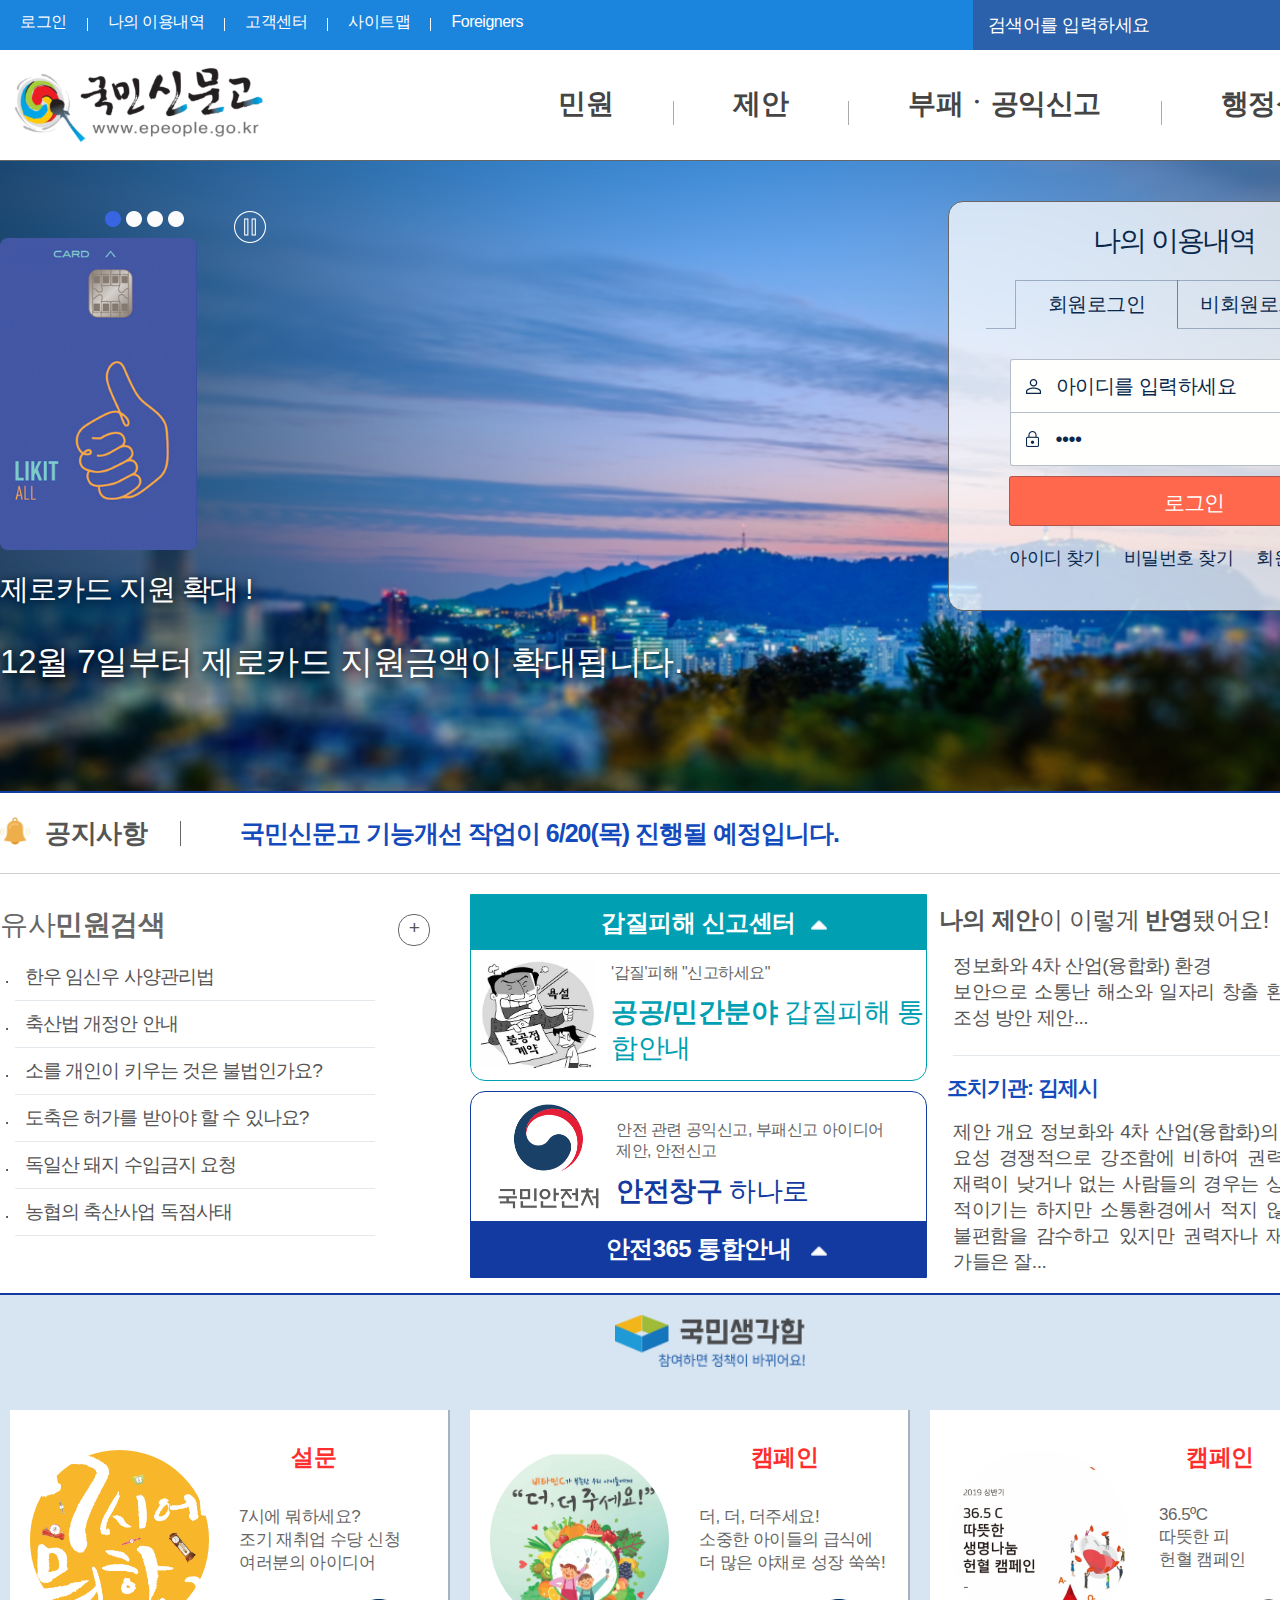
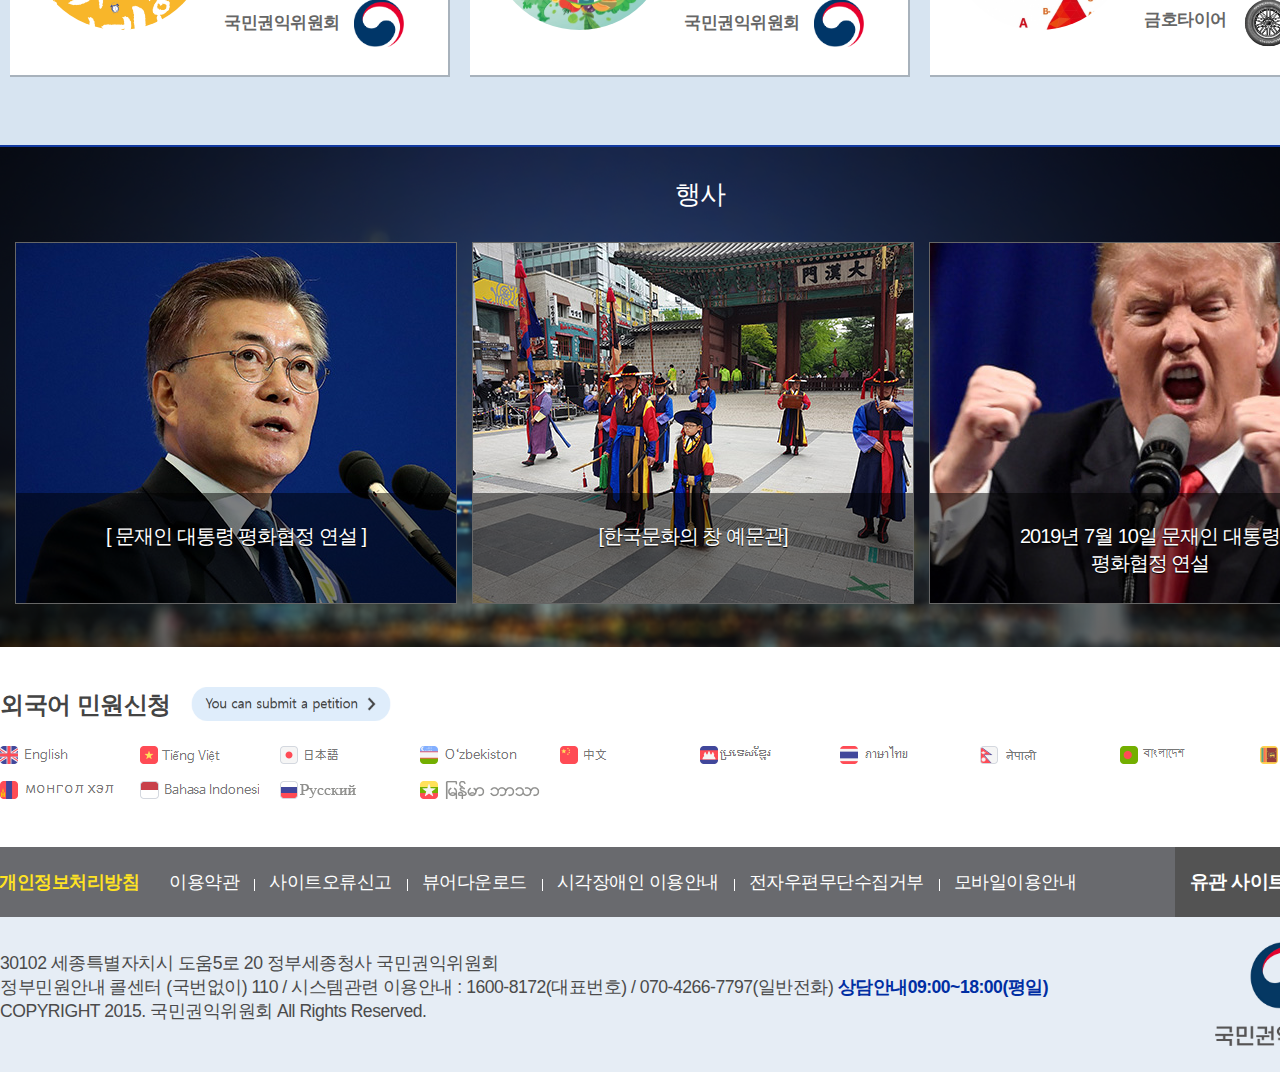
==== ver2/index.html @ a17e008e "upload ver2" ====
﻿<!doctype html>
<html lang="ko">
<head>
	<meta charset="UTF-8">
	<meta http-equiv="X-UA-Compatible" content="IE=edge" />
	<meta name="Generator" content="Notepad++"/>
	<meta name="Author" content="김성수"/>
	<meta name="Keywords" content="포트폴리오, 한국아이티인재개발원, koitt, HTML5, CSS3, jQuery, 프로젝트, 국민신문고, Project, epeople, 신문고, 국민, 김성수, 프론트엔드 개발자, Front-end developer"/>
	<meta name="Description" content="경기도 부천시 오정구 거주하는 김성수의 화이팅 넘치는 포트폴리오 - 국민신문고 편"/>
 	<meta http-equiv="Expires" content="-1"/>
	<meta http-equiv="Pragma" content="no-cache"/>
	<meta http-equiv="Cache-Control" content="No-Cache"/>
	<title>국민신문고</title>
	<link rel="stylesheet" href="css/basic.css"/>
	<link rel="stylesheet" href="css/style.css"/>
	<link rel="shortcut icon" type="image/x-icon" href="images/favicon.gif" />  <!-- 파비콘 -->
	<script src="js/jquery-1.9.1.min.js"></script>
    <script src="js/script.js"></script>
    <script src="js/focusText.js"></script>
    <script src="js/imageHover.js"></script>
</head>
<body>
	<div id="wrap">
		<div id="header">
			<div id="ssTopBar">
				<div id="ssTopBarSection">
					<div id="ssGlobalNav" class="fl">
						<ul class="cf">
							<li><a href="sub4/sub04.html">로그인</a></li>
							<li class="glovalNavSep"><a href="#">나의 이용내역</a></li>
							<li class="glovalNavSep"><a href="#">고객센터</a></li>
							<li class="glovalNavSep"><a href="#">사이트맵</a></li>
							<li class="glovalNavSep"><a href="#">Foreigners</a></li>
						</ul>
					</div>
					<div id="ssGlobalSearch" class="fl">
						<a href="#" id="inputSearch" class="fr"><img src="images/search.png" width="35" height="35" alt="search"/></a>
						<input type="text" id="globalSearch" class="fr focus" value=" 검색어를 입력하세요"/>
					</div>
				</div>
			</div>
			<!-- 메뉴 시작 -->
			<div id="menuArea">
				<ul id="TopNav" class="cf">
					<li id="title" class="fl"><a href="#"><h1>국민신문고</h1><img src="images/title.png" width="255" alt="국민신문고"/></a></li>
					<li class="fl firstMenu"><a href="sub1/sub01.html" tabindex="1">민원</a>
						<div class="width100 cf fl">
							<ul class="m_width">
								<li class="fl firstBanner">
									<img src="images/complaint.png"  width="170" alt="민원배너"/>
								</li>
								<li class="fl menuTitle">
									<h2>민원</h2>
								</li>
								<li class="fl">
									<ul class="firstMenuTap">
										<li><a href="sub2/sub02.html">민원소개</a></li>
										<li><a href="sub1/sub01.html">민원신청</a></li>
										<li><a href="sub1/sub01.html">민원질의응답, 답변원문</a></li>
									</ul>
								</li>
								<li class="fl">
									<ul>
										<li><a href="sub1/sub01.html">소극행정 신고</a></li>
										<li><a href="sub2/sub02.html">소극,적극행정 사례</a></li>
									</ul>
								</li>
								<li class="fl">
									<ul>
										<li><a href="sub1/sub01.html">갑질피해 민원신청</a></li>
										<li><a href="sub1/sub01.html">기타갑질 신고</a></li>
									</ul>
								</li>
								
							</ul>
						</div>
					</li>
					<li class="fl section_border firstMenu "><a href="sub2/sub02.html" tabindex="2">제안</a>
						<div class="width100 cf fl">
							<ul class="m_width">
								<li class="fl justBanner">
									<img src="images/suggest.png"  width="170" alt="민원배너"/>
								</li>
								<li class="fl menuTitle">
									<h2>제안</h2>
								</li>
								<li class="fl">
									<ul class="firstMenuTap">
										<li><a href="sub5/sub05.html">일반 제안 신청</a></li>
										<li><a href="sub5/sub05.html">공모제안</a></li>
										<li><a href="sub5/sub05.html">공개제안</a></li>
										<li><a href="sub5/sub05.html">우수제안</a></li>
									</ul>
								</li>
								<li class="fl">
									<ul>
										<li><a href="sub5/sub05.html">정책토론</a></li>
										<li><a href="sub5/sub05.html">전자공청회</a></li>
										<li><a href="sub5/sub05.html">설문조사</a></li>
										<li><a href="sub5/sub05.html">정책참여캘린더</a></li>
										<li><a href="sub5/sub05.html">정책참여소개</a></li>
									</ul>
								</li>
							</ul>
						</div>
					</li>
					<li class="fl section_border firstMenu"><a href="sub3/sub03.html" tabindex="3">부패ㆍ공익신고</a>
						<div class="width100 cf fl">
							<ul class="m_width">
								<li class="fl firstBanner">
									<img src="images/transaction.png"  width="170" alt="민원배너"/>
								</li>
								<li class="fl menuTitle">
									<h2>부패ㆍ공익신고</h2>
								</li>
								<li class="fl">
									<ul class="firstMenuTap">
										<li><a href="sub3/sub03.html">청탁금지법 위반 신고</a></li>
										<li><a href="sub3/sub03.html">청탁금지법 위반 신고 안내</a></li>
										<li><a href="sub3/sub03.html">부패행위 신고</a></li>
										<li><a href="sub3/sub03.html">부패행위 신고 안내</a></li>
										<li><a href="sub3/sub03.html">공익 신고</a></li>
										<li><a href="sub3/sub03.html">공익 신고 안내</a></li>
									</ul>
								</li>
								<li class="fl">
									<ul>
										<li><a href="sub3/sub03.html">예산낭비 신고</a></li>
										<li><a href="sub3/sub03.html">예산절감 제안</a></li>
										<li><a href="sub3/sub03.html">예산낭비 신고 소개</a></li>
									</ul>
								</li>
							</ul>
						</div>
					
					</li>
					<li class="fl lastOne section_border firstMenu"><a href="article/list.do" tabindex="4">행정심판</a></li>
				</ul> 
			</div><!-- 메뉴끝 -->
		</div><!-- header -->
		<div id="section">
			<div class="width1400">
				<div id="ssLogin" class="fr">
					<h2><a href="../sub04/sub4.html">나의 이용내역</a></h2>
						<div class="loginTab tabSet cf">
							<div class="whiteLine firstone fl"></div>
							<a class="registed fl on" href=".loginForm">회원로그인</a>
							<a class="notRegisted fl" href=".nrLoginForm">비회원로그인</a>
							<div class="whiteLine lastOne fl"></div>
						</div>
						<div class="loginForm tabs">
						<form action="login.do" method="post">
								<p>
									<input type="text" id="userID" class="focus" name="id" value="아이디를 입력하세요" >
								</p>
								<p>
									<input type="password"  id="userPWD" class="focus" value="비밀번호" name="password">
								</p>
							<input type="submit" value="로그인">
						</form>
						<ul class="cf">
							<li><a href="#">아이디 찾기</a></li>
							<li class="findPWD"><a href="#">비밀번호 찾기</a></li>
							<li><a href="join.do">회원가입</a></li>
						</ul>
						</div>
						<div class="nrLoginForm tabs">
							<ul>
								<li><a href="#" class="phone">휴대전화</a></li>
								<li><a href="#" class="certificate">공인인증서</a></li>
								<li><a href="#" class="I-PIN">I-PIN</a></li>
								<li><a href="#" class="foreigner">Foreigner Registration No.</a></li>
							</ul>
						</div>
				</div>
				<div class="mainVisualGuide">
					<div class="mvBtn on"></div>
					<div class="mvBtn"></div>
					<div class="mvBtn"></div>
					<div class="mvBtn"></div>
					<div class="player">
						<div class="pause"></div>
						<div class="play"></div>
					</div>
				</div>
			</div>
			<div id="ssMainGrid">
				<div class="ssGrid1 cf">
					<div class="slider_text">
						<img src="images/main_banner1-1.png" width="200" alt="카드"/>
						<h2>제로카드 지원 확대 !</h2>
						<p>12월 7일부터 제로카드 지원금액이 확대됩니다.</p>
					</div>
				</div>
				<div class="ssGrid2 cf">
					<div class="slider_text">
						<img src="images/main_banner2-1.png" alt="노인"/>
						<h2>노인 복지정책 개선</h2>
						<p>11월 7일 부터 개정됩니다.</p>
					</div>
				</div>
				<div class="ssGrid3 cf">
					<div class="slider_text">
						<img src="images/main_banner3-1.png" alt="노인"/>
						<h2>2019년, 살만한 세상</h2>
						<p>문재인과 함께합니다.</p>
					</div>
				</div>
				<div class="ssGrid4 cf">
					<div class="slider_text">
						<img src="images/main_banner4-1.png" alt="노인"/>
						<h2>2019년, 살만한 세상</h2>
						<p>문재인과 함께합니다.</p>
					</div>
				</div>
			</div>
			<input type="checkbox" id="bossAround"/>
			<div class="bossAround">
				<div class="bossAroundWidth">
					<input type="radio" name="tab" id="tab1" checked="checked"/>
					<input type="radio" name="tab" id="tab2"/>
					<div class="tabDiv cf">
						<div class="leftOne"></div>
						<label for="tab1" class="tabOne">공공분야</label>
						<label for="tab2" class="tabTwo">민간분야</label>
						<div class="rightOne"></div>
					</div>
					<div class="publicTab cf">
						<div class="firstRow fl">
							<h3><span>01.</span> 상담</h3>
							<a href="#">&nbsp;&nbsp;&nbsp;&nbsp;갑질피해 상담신청</a>
							<p>갑질피해 해당 여부 또는 피해 구제 방법에 대한 상담 신청</p>
						</div>
						<div class="secondRow fl">
							<h3><span>02.</span> 민원</h3>
							<a href="#">&nbsp;&nbsp;&nbsp;&nbsp;갑질피해 민원신청</a>
							<p>불리한 계약조건 강요, 공사대금 미지급 또는 부당감액 등 공공기관의 갑질에 대해 민원을 신청</p>
						</div>
						<div class="thirdRow fl">
							<h3><span>03.</span> 신고</h3>
							<a href="#">&nbsp;&nbsp;&nbsp;&nbsp;공무원행동강령 위반행위</a>
							<a href="#">&nbsp;&nbsp;&nbsp;&nbsp;청탁금지법 위반행위</a>
							<a href="#">&nbsp;&nbsp;&nbsp;&nbsp;성희롱ㆍ성폭력</a>
							<a href="#">&nbsp;&nbsp;&nbsp;&nbsp;기타갑질</a>
						</div>
					</div>
					<div class="civilTab cf">
						<div class="firstRow fl">
							<h3><span>01.</span> 민간행정</h3>
							<a href="#">&nbsp;&nbsp;&nbsp;&nbsp;개인민원</a>
							<p>개인간 발생한 사건ㆍ사고에 포함되지 않는 민원</p>
						</div>
						<div class="secondRow fl">
							<h3><span>02.</span> 지역사회</h3>
							<a href="#">&nbsp;&nbsp;&nbsp;&nbsp;지역민원</a>
							<p>지역단위의 불편함에 대한 민원 제기ㆍ제안신청 등</p>
						</div>
						<div class="thirdRow fl">
							<h3><span>03.</span> 신고</h3>
							<a href="#">&nbsp;&nbsp;&nbsp;&nbsp;질서혼란ㆍ문제 야기</a>
							<a href="#">&nbsp;&nbsp;&nbsp;&nbsp;개인간 사건ㆍ사고신고</a>
							<a href="#">&nbsp;&nbsp;&nbsp;&nbsp;지역단체 민원ㆍ신고</a>
							<a href="#">&nbsp;&nbsp;&nbsp;&nbsp;공공시설 관련 문의ㆍ제안</a>
						</div>						
					</div>
				</div>
			</div>
			<div id="ssListedSection">
				<div class="ssNoticeLineBack">
					<div class="ssNoticeLine cf">
						<img src="images/alarm.png"  width="30" alt="공지사항" class="fl"/>
						<h2 class="fl">공지사항</h2>
						<a href="#" class="fl on">국민신문고 기능개선 작업이 6/20(목) 진행될 예정입니다.</a>
						<a href="#" class="fl">인조 니코틴과세법 개선안</a>
						<a href="#" class="fl">민원제기는 익명을 보장하지 않습니다.</a>
						<a href="#" class="fl">익명을 원하시면 민원이 아닌 '공익신고'를 이용해 주시기 바랍니다.</a>
						<p>
							<input type="image" src="images/left-arrow.png" alt="이전 공지사항" class="before"/>
							<input type="image" src="images/pause.png" alt="공지사항 정지" class="pause"/>
							<input type="image" src="images/right-arrow.png" alt="다음 공지사항" class="next"/>
						</p>
					</div>
				</div>
				<div class="ssListedSectionGrid">
					<div class="ssComplaintNotice fl">
						<h2>유사<span>민원검색</span></h2>
						<span><a href="#">+</a></span>
						<ul class="cf">
							<li><a href="#">한우 임신우 사양관리법</a></li>
							<li><a href="#">축산법 개정안 안내</a></li>
							<li><a href="#">소를 개인이 키우는 것은 불법인가요?</a></li>
							<li><a href="#">도축은 허가를 받아야 할 수 있나요?</a></li>
							<li><a href="#">독일산 돼지 수입금지 요청</a></li>
							<li><a href="#">농협의 축산사업 독점사태</a></li>
							<li><a href="#">축산물 가격 안정화 건의</a></li>
							<li><a href="#">축산 사료성분 관련법 개정건의</a></li>
							<li><a href="#">특수 축산물(산양 등)에 대한 설명</a></li>
							<li><a href="#">농가 근처의 방역을 자제해 주세요</a></li>
						</ul>
					</div>
					<div class="ssCenterGrid fl">
						<div class="topOne cf">
							<label class="overrayBossaround" for="bossAround">갑질피해 신고센터</label>
							<img src="images/boss_around.jpg" width="115" alt="갑질" class="fl"/>
							<p>'갑질'피해 "신고하세요"</p>
							<a href="#" class="enterBossaround"><span>공공/민간분야</span> 갑질피해 통합안내</a>
						</div>
						<div class="bottomOne cf">
							<img src="images/Emblem_of_Safety.png" width="105" alt="국민안전처" class="fl"/>
							<p>안전 관련 공익신고,
								부패신고 아이디어<br/> 제안, 안전신고</p>
							<a href="#" class="enterSafeDesk"><span>안전창구</span> 하나로</a>
							<label class="enterSafeDesk2" for="safe">안전365 통합안내</label>
						</div>
					</div>
					<h3 class="fl cAnswer">&nbsp;<a href="#"><strong>나의 제안</strong>이 이렇게 <strong>반영</strong>됐어요!</a></h3>
						<a href="#" class="fl first cAnswer"><img src="images/btn_civil_prev.png" width="21" alt="뒤로"/></a>
						<a href="#" class="fl cAnswer"><img src="images/btn_civil_play.png" width="21" alt="정지"/></a>
						<a href="#" class="fl cAnswer"><img src="images/btn_civil_next.png" width="21" alt="앞으로"/></a>
					<div class="cAnswerTap">
						<div class="ssCivilAnswer fl cf on">
							<p>
								<a href="#">정보화와 4차 산업(융합화) 환경<br/> 보안으로 소통난 해소와 일자리 창출 환경 조성 방안 제안...</a> 
							</p>
							<br/>
							<h4>조치기관: 김제시</h4>
							<p class="content">
								<a href="#">제안 개요 
									정보화와 4차 산업(융합화)의 중요성 경쟁적으로 강조함에 비하여 권력과 재력이 낮거나 없는 사람들의 경우는 상대적이기는 하지만 소통환경에서 적지 않은 불편함을 감수하고 있지만 권력자나 재력가들은 
									잘...</a>
							</p>
						</div>
						<div class="ssCivilAnswer fl cf">
							<p>
								<a href="#">한국의 화폐가치에 대한  건의사항으로돈의 단위개선이 필요 하다는 (인플레이션으로 생각 될 수 있는 경우에...</a> 
							</p>
							<br/>
							<h4>조치기관: 한국은행</h4>
							<p class="content">
								<a href="#">제안 개요 
									<br/> 현재 한국 경제는 확실한  디플레이션 상태로 하지만 소통환경에서 적지 않은 불편함을 감수하고 있지만 권력자나 재력가들은 
									잘...</a>
							</p>
						</div>
						<div class="ssCivilAnswer fl cf">
							<p>
								<a href="#">길에 있는 은행나무 열매의 악취에 대하여 국민 설문조사를 하여 다른 나무로 대체하는 방안을...</a> 
							</p>
							<br/>
							<h4>조치기관: 환경부</h4>
							<p class="content">
								<a href="#">제안 개요 
									<br/>은행나무는 자연친화적이지만 인간 친화적이지는 않다는 것이 중론으로 악취가 모든 시민에게 똑같은 수준의 불쾌감을 주는 것이 아니라...</a>
							</p>
						</div>
					</div>
				</div>
			</div>
			<input type="checkbox" id="safe"/>
 			<div class="safe365">
				<div class="safe365Width">
					<div class="title">
						<h3>공익신고ㆍ부패신고ㆍ안전신문고ㆍ아이디어제안</h3>
						<h2>안전창구 <span>하나로</span></h2>
					</div>
					<img src="images/safe365.png" alt="안전365 창구" class="safe365Logo"/>
					<div class="line1 cf">
						<div class="tap1 fl">
							<span class="title1">&nbsp;&nbsp;&nbsp;&nbsp;&nbsp;&nbsp;&nbsp;&nbsp;&nbsp;&nbsp;안전365 (공익신고)</span>
							<p>국민의 안전을 위협하는 <span>공익 침해<br/>
								행위가 발생하였거나 발생할 우려</span>가<br/>
							있는 경우 신고해 주세요.
							</p>
							<p>「공익신고자보호법」에 따라<br/>
								신고자의 비밀이 보호됩니다.
							</p>
							<a href="#">&nbsp;&nbsp;&nbsp;신고하기<img src="images/tap-arrow-right_black.png" alt="신고하기"/></a>
						</div>
						<div class="tap2 fl">
							<span class="title1">&nbsp;&nbsp;&nbsp;&nbsp;&nbsp;&nbsp;&nbsp;&nbsp;&nbsp;&nbsp;&nbsp;&nbsp;&nbsp;&nbsp;&nbsp;&nbsp;&nbsp;&nbsp;&nbsp;&nbsp;&nbsp;&nbsp;&nbsp;&nbsp;&nbsp;&nbsp;안전 365(부패신고)</span>
							<p><span>안전을 위협하는</span> 부패·청탁을<br/>
								신고해 주세요.
							</p>
							<p>국민권익위원회 청탁금지법<br/>
								위반신고 코너를 통해 처리됩니다.
							</p>
							<a href="#">&nbsp;&nbsp;&nbsp;신고하기<img src="images/tap-arrow-right_black.png" alt="신고하기"/></a>				
						</div>
					</div>
					<div class="line2">
						<div class="tap3 fl">
							<p>재난 또는 그 밖의 사고 · 위험<br/>
								(생활 · 교통 · 시설 · 학교 · 어린이<br/>
								안전 등)으로부터 국민의 안전을<br/>
								확보하기 위하여 <span>안전위험<br/>
									상황</span>을 신고해 주세요.<br/>
							</p>
							<a href="#">&nbsp;&nbsp;&nbsp;신고하기<img src="images/tap-arrow-right_black.png" alt="신고하기"/></a>		
							<span class="title1">&nbsp;&nbsp;&nbsp;&nbsp;&nbsp;&nbsp;&nbsp;&nbsp;&nbsp;&nbsp;안전365 (안전신문고)</span>				
						</div>
						<div class="tap4 fl">
							<p><span>국민 안전 관련 유익한 아이디어</span>를<br/>
								제안해 주세요.
							</p>
							<p>
								제출된 아이디어는<br/>
								「국민제안규정」에 따라<br/>
								처리됩니다.
							</p>
							<a href="#">&nbsp;&nbsp;&nbsp;신고하기<img src="images/tap-arrow-right_black.png" alt="신고하기"/></a>		
							<span class="title1">&nbsp;&nbsp;&nbsp;&nbsp;&nbsp;&nbsp;&nbsp;&nbsp;&nbsp;&nbsp;&nbsp;&nbsp;&nbsp;&nbsp;&nbsp;&nbsp;&nbsp;&nbsp;&nbsp;안전365 (아이디어 제안)</span>										
						</div>
					</div>
				</div>
			</div>
			<div class="ssScrollSectionBack">
				<div id="ssScrollSection">
					<div class="ssCivilThinks">
						<a href="#"><img src="images/civil_thinks.png" width="190" alt="국민생각함"/>
						</a>
					</div>
				</div>
				<div class="ssSideScroll cf">
					<a href="#" class="ssSsBanner fl cf">
						<div class="bannerImg fl">
							<img src="images/banner1.jpg" width="200" alt="배너1"/>
						</div>
						<div class="bannerText fl">
							<h3>설문</h3>
							<p class="bannerText">7시에 뭐하세요?<br/>
								조기 재취업 수당 신청<br/>
								여러분의 아이디어<br/>
							</p>
							<p class="bannerLogo">
								<span>국민권익위원회</span>
								<img src="images/peopleHasRight.png" width="50" alt="국민권익위원회"/>
							</p>
						</div>
					</a>
					<a href="#" class="ssSsBanner fl cf">
						<div class="bannerImg fl">
							<img src="images/banner2.jpg" width="200" alt="배너1"/>
						</div>
						<div class="bannerText fl">
							<h3>캠페인</h3>
							<p class="bannerText">더, 더, 더주세요!<br/>
								소중한 아이들의 급식에<br/>
								더 많은 야채로 성장 쑥쑥!<br/>
							</p>
							<p class="bannerLogo">
								<span>국민권익위원회</span>
								<img src="images/peopleHasRight.png" width="50" alt="국민권익위원회"/>
							</p>
						</div>
					</a>
					<a href="#" class="ssSsBanner fl cf">
						<div class="bannerImg fl">
							<img src="images/banner3.jpg" width="200" alt="배너1"/>
						</div>
						<div class="bannerText fl">
							<h3>캠페인</h3>
							<p class="bannerText">36.5ºC<br/>
								따뜻한 피<br/>
								헌혈 캠페인<br/>
							</p>
							<p class="bannerLogo">
								<span>금호타이어</span>
								<img src="images/kumho.jpg" width="55" alt="국민권익위원회"/>
							</p>
						</div>
					</a>
				</div>
			</div>
			<div id="ssEvent">
				<div class="ssEvent">
					<h3>행사</h3>
					<div class="eventList">
						<div class="box1 fl cf">
							<a href="#" class="fl">
								<img src="images/box1.jpg" class="fl" alt="문대통령 연설"/>
								<div class="texts fl">
									<h4>[ 문재인 대통령 평화협정 연설 ]</h4>
									<p>
이날 참석자들과 일일이 돌아가며 악수를 나눈 뒤<br/> 문 대통령은 연설에서, 우리 경제는 내부적인 요인에 더해서<br/> 대외적인 어려움이 가중되고 있고, <br/>보호무역주의와 강대국 간의 무역 갈등이 국제 교역을 위축시키고, <br/>또 세계 경제의 둔화 폭을 더 키우고 있다며, <br/>“무역 의존도가 매우 높은 우리 경제를 어렵게 만들고 있는데, <br/>거기에 일본의 수출 제한 조치가 더해졌습니다”라고 <br/>“이러한 상황을 어떻게 대응하고 타개해 나갈지 여러분의 말씀을 경청하고자 합니다”며<br/> “정부와 기업 간에 허심탄회하게 의견을 나누는 자리가 되기를 바랍니다”라며<br/> 참석한 경제인들의 협조를 당부했다.
									</p>
								</div>
							</a>
						</div>
						<div class="box2 fl cf">
							<a href="#" class="fl">
								<img src="images/box2.jpg" class="fl" alt="한국문화의창 예문관"/>
								<div class="texts fl">
									<h4>[한국문화의 창 예문관]</h4>
									<p>
이날 참석자들과 일일이 돌아가며 악수를 나눈 뒤 문 대통령은 연설에서, 우리 경제는 내부적인 요인에 더해서 대외적인 어려움이 가중되고 있고, 보호무역주의와 강대국 간의 무역 갈등이 국제 교역을 위축시키고, 또 세계 경제의 둔화 폭을 더 키우고 있다며, “무역 의존도가 매우 높은 우리 경제를 어렵게 만들고 있는데, 거기에 일본의 수출 제한 조치가 더해졌습니다”라고 “이러한 상황을 어떻게 대응하고 타개해 나갈지 여러분의 말씀을 경청하고자 합니다”며 “정부와 기업 간에 허심탄회하게 의견을 나누는 자리가 되기를 바랍니다”라며 참석한 경제인들의 협조를 당부했다.
									</p>
								</div>
							</a>
						</div>
						<div class="box3 fl cf">
							<a href="#" class="fl">
								<img src="images/box3.jpg" class="fl" alt="문대통령 연설"/>
								<div class="texts fl">
									<h4>2019년 7월 10일 문재인 대통령<br/>평화협정 연설</h4>
									<p>
이날 참석자들과 일일이 돌아가며 악수를 나눈 뒤 문 대통령은 연설에서, 우리 경제는 내부적인 요인에 더해서 대외적인 어려움이 가중되고 있고, 보호무역주의와 강대국 간의 무역 갈등이 국제 교역을 위축시키고, 또 세계 경제의 둔화 폭을 더 키우고 있다며, “무역 의존도가 매우 높은 우리 경제를 어렵게 만들고 있는데, 거기에 일본의 수출 제한 조치가 더해졌습니다”라고 “이러한 상황을 어떻게 대응하고 타개해 나갈지 여러분의 말씀을 경청하고자 합니다”며 “정부와 기업 간에 허심탄회하게 의견을 나누는 자리가 되기를 바랍니다”라며 참석한 경제인들의 협조를 당부했다.
									</p>
								</div>
							</a>
						</div>
					</div>
				</div>
			</div>
		</div><!-- section -->
		<div id="footer">
			<div id="ssLangChoice" class="cf">
				<h2 class="fl">외국어 민원신청</h2>
				<a href="#" class="submitForeigner fl"><img src="images/search_submit.png" width="200" height="40" alt="submit search"/></a>
				<ul class="choiceLang">
					<li><a href="#"><img src="images/main_lang_01.gif" alt="English"/></a></li>
					<li><a href="#"><img src="images/main_lang_02.gif" alt="Vietnamese"/></a></li>
					<li><a href="#"><img src="images/main_lang_03.gif" alt="Japanese"/></a></li>
					<li><a href="#"><img src="images/main_lang_04.gif" alt="O'zbekcha"/></a></li>
					<li><a href="#"><img src="images/main_lang_05.gif" alt="Chinese"/></a></li>
					<li><a href="#"><img src="images/main_lang_06.gif" alt="Cambodian"/></a></li>
					<li><a href="#"><img src="images/main_lang_07.gif" alt="Thailand"/></a></li>
					<li><a href="#"><img src="images/main_lang_08.gif" alt="Nepal"/></a></li>
					<li><a href="#"><img src="images/main_lang_09.gif" alt="Bangladesh"/></a></li>
					<li><a href="#"><img src="images/main_lang_10.gif" alt="Sai Lanka"/></a></li>
					<li><a href="#"><img src="images/main_lang_11.gif" alt="Mongolian"/></a></li>
					<li><a href="#"><img src="images/main_lang_12.gif" alt="Indonesian"/></a></li>
					<li><a href="#"><img src="images/main_lang_13.gif" alt="Russian"/></a></li>
					<li><a href="#"><img src="images/main_lang_14.gif" alt="Myanmar"/></a></li>
				</ul>
			</div><!-- id="ssLangChoice" -->
			<div class="ssFooterBar">
				<div id="ssFooterNav">
					<ul>
						<li><a href="#" class="infoFirstListed">개인정보처리방침</a></li>
						<li><a href="#">이용약관</a></li>
						<li class="ssFooterNavSep"><a href="#">사이트오류신고</a></li>
						<li class="ssFooterNavSep"><a href="#">뷰어다운로드</a></li>
						<li class="ssFooterNavSep"><a href="#">시각장애인 이용안내</a></li>
						<li class="ssFooterNavSep"><a href="#">전자우편무단수집거부</a></li>
						<li class="ssFooterNavSep"><a href="#">모바일이용안내</a></li>
					</ul>
					<span class="footerSitemapButton">유관 사이트 바로가기&nbsp;&nbsp;&nbsp;&nbsp;</span>
					<div id="footerSitemapScroll">
						<ul>
							<li><a href="#">정부민원안내콜센터</a></li>
							<li><a href="#">도로명주소안내시스템</a></li>
							<li><a href="#">국가법령정보센터</a></li>
							<li><a href="#">민원 24</a></li>
							<li><a href="#">중앙행정심판위원회</a></li>
							<li><a href="#">대한민국 정부</a></li>
							<li><a href="#">외국인을 위한 전자정부</a></li>
							<li><a href="#">정책브리핑</a></li>
							<li><a href="#">공공데이터포털</a></li>
							<li><a href="#">국가통계포털</a></li>
							<li><a href="#">나라장터</a></li>
							<li><a href="#">워크넷</a></li>
							<li><a href="#">창업넷</a></li>
							<li><a href="#">문화포털</a></li>
							<li><a href="#">정보공개포털</a></li>
							<li><a href="#">생활공감 국민행복</a></li>
							<li><a href="#">환경부</a></li>
							<li><a href="#">청와대</a></li>
							<li><a href="#">국민권익위원회</a></li>
						</ul>
					</div>
				</div><!-- id="ssFooterNav" -->
			</div>
			<div class="ssCompInfoWidth100">
				<div id="ssCompInfo" class="cf">
					<p class="fl">
					<br/>
					30102 세종특별자치시 도움5로 20 정부세종청사 국민권익위원회<br/>
					정부민원안내 콜센터 (국번없이) 110 / 시스템관련 이용안내 : 1600-8172(대표번호) / 070-4266-7797(일반전화) <span>상담안내09:00~18:00(평일)</span> <br/>
					COPYRIGHT 2015. 국민권익위원회 All Rights Reserved.</p>
					<a href="#"><img src="images/civil_rights.png" width="140" alt="국민권익위원회"/></a>
				</div>
			</div>
		</div><!-- footer -->
	</div>
</body>
</html>
---- ver2/css/basic.css ----
﻿/* body공통 속성 */
body,div,ul,li,dl,dt,dd,ol,p,h1,h2,h3,h4,h5,h6,form{margin: 0; padding: 0;}
*{font-family: "맑은 고딕", 'Malgun Gothic', gulim, sans-serif; font-size:1em;}
ul,ol,dl{list-style: none;}
img{border: 0; vertical-align: top;}
li,dt,dd{list-style: none;}
html{overflow-y:scroll;}
	a{text-decoration: none; color: #000000;}
	
.fl{float: left;}
.fr{float: right;}
.cf:after{content:''; display: block; clear: both;}


/* 영역 (와이어프레임) */
#wrap{width: 100%;}

/* 퀵메뉴 */
#quickMenu>.toggleBtn{cursor: pointer; position: fixed; top: 188px; right: 0px;}
#quickMenu>.quickMenuList{width: 64px; height: 0px; background-color: rgba(0,0,0,0.4); position: fixed; top:252px; right: 0px; text-align: center; overflow: hidden;}
#quickMenu>.quickMenuList>ul>li{margin-top: 20px; margin-bottom: 20px;}

/* 헤더 */
#header{width: 100%; height: 160px; border-bottom: 1px solid #666666;}
	#ssTopBar{width: 100%; height: 50px; background-color: #1b84dd; margin: 0 auto;}
		#ssTopBarSection{width: 1400px; height: 50px; margin: 0 auto;}
		#ssGlobalNav{width: 700px; height: 50px; }
			#ssGlobalNav ul li{float: left;}
			#ssGlobalNav ul .glovalNavSep:after{float: left; content: ''; width: 1px; height: 13px; background-color: white; margin-top: 18px;}
			#ssGlobalNav ul li a{font-size: 16px; padding: 3px 20px; line-height: 44px; color: white; font-family: '맑은 고딕', sans-serif;}
		#ssGlobalSearch{width: 700px; height: 50px;}
			#globalSearch{width: 365px; height: 48px; background-color:#2b60aa; border: none; font-size: 18px; color: white; padding-left: 10px; line-height: 46px;}
			#inputSearch{display: block; width: 50px; height: 50px; text-align: center; background-color:#053f8f;}
			#inputSearch img{margin-top: 7px;}
			
/* 탑 메뉴 (네비게이러.) */
#menuArea{width: 100%; height: 110px; overflow: hidden; position: relative;}
#TopNav{width: 1400px; margin: 10px auto 0 auto; left: 100px; font-family:sans-serif; color: #343434; height: 110px; }
#TopNav>#title>a>h1{display: none;}
#TopNav>li{float: left; }
#TopNav>#title{margin-top: 5px;  margin-right: 173px; margin-left: -50px;}
#TopNav>.section_border:after{float: left; content:''; width: 1px; height: 24px; background-color: #aaaaaa; margin-top: -48px; margin-left: 0px;}
#TopNav .firstMenu{padding-bottom: 24px; .padding-bottom: 24px; padding-top: 9px;}
#TopNav>.lastOne {margin-right: 0; }
#TopNav>li>a{display: block; text-decoration: none; line-height: 70px; text-align: center; font-size: 28px; color: #454545; padding: 0px 60px; .padding-bottom: 30px; font-weight: bold; height: 80px;}
#TopNav>li.on>a{text-decoration:underline;}
#TopNav>li>#goHome{display: inline; text-decoration: none; line-height:0px; text-align: center; font-size: 0px; color: #454545; padding: 0px 0px;}
	.width100{display: none; overflow: hidden; width:100%; position: absolute; background-color: white; left: 0; top: 110px; overflow: hidden; border-bottom:1px solid #bbbbbb; border-top: 1px solid #666666; border-bottom: 1px solid #666666; z-index: 99; z-index: 1002;}
	.on .width100{display:block;}
	
	.m_width{width: 1400px; margin: 0 auto;}
	.m_width>li{margin-right: 40px; font-size: 1.3em;}
	.m_width>li.firstBanner{margin-right: 0px;}
	.m_width>li>ul>li>a{font-size: 0.9em; color: #6f6f6f; vertical-align: middle; letter-spacing: -1px; line-height: 2em;}
	.m_width>li>ul>.on>a{text-decoration:underline;}
	.m_width li ul{margin-top: 20px; border-right: 1px solid #d0d0d0; padding-right: 25px;}
	.m_width li .firstMenuTap{padding-left: 38px; border-left: 1px solid #d0d0d0; margin-bottom: 25px;}
	.m_width li ul li{list-style-image: url(../images/gray_dot.gif);}
.firstBanner{padding-top: 30px; padding-bottom: 30px; padding-right: 25px; margin-top: 20px; margin-bottom: 20px;}
.justBanner{padding-top: 30px; padding-bottom: 30px; padding-right: 25px; margin-top: 20px; margin-bottom: 20px;}
.m_width>.menuTitle{margin-top: 100px; margin-left: 100px; margin-right: 100px; border-top: 3px solid #565656; font-size: 28px; color:#565656;}
.sub_width{width: 300px;}

/* 푸터 */
#footer{width: 100%;}
	#ssLangChoice{width: 1400px; height: 200px;  margin: 0 auto;}
		#ssLangChoice>h2{padding: 20px 20px 20px 0px; font-size: 24px; font-weight: bold; color: #444444; margin-top: 22px;}
		#ssLangChoice>.submitForeigner{display: inline-block; margin-top: 37px;}
		.choiceLang{clear: left; margin-top: 10px; margin-bottom: 80px;}
		.choiceLang li{width: 140px; height: 30px; float: left; margin-top:5px;}
	.ssFooterBar{width: 100%; height: 70px; background-color: #696a6e}
		#ssFooterNav{width: 1400px; height: 70px; margin: 0 auto; position: relative;}
			#ssFooterNav>ul li{float: left;}
			#ssFooterNav>ul li a{display: block; padding: 10px 15px; font-size: 18px; color: white; line-height: 50px;}
			#ssFooterNav ul li.ssFooterNavSep:after{float: left; content: ''; width: 1px; height: 12px; background-color: white; margin-top: -38px;}
			#ssFooterNav>ul .infoFirstListed{color:#ffe323; margin-left:-16px; font-weight: bold; }
			
			#footerSitemap{display: none;}
			.footerSitemapButton{cursor: pointer; float:right; display: block; padding: 22px 15px; color: white; background: url(../images/bul_botlink_up.png) no-repeat 88% center; background-color: #535353;  font-size: 1.2em; font-weight: bold;}
			#footerSitemapScroll{width:195px; height:200px; display:none; overflow-y: scroll; position: absolute; top:-200px; right:0px; background-color:#535353; transition: 0.8s max-height;}
			#footerSitemapScroll ul li{color: #ffffff; font-size: 1em; font-weight: bold; letter-spacing: -1px;}
			/* #footerSitemap:checked ~ #footerSitemapScroll{display: block;} */
			.footerSitemapButton:hover{text-decoration: underline; }
	.ssCompInfoWidth100{width: 100%; background-color:#e6edf5;}
	#ssCompInfo{width: 1400px; height: 155px; margin: 0 auto;}
	#ssCompInfo>p{font-size : 1.1em; color: #4b4b4b; margin-top: 13px;}
	#ssCompInfo>a{display: block; padding: 20px; margin-top: 30px; float: right; margin-left: 50px;}
	#ssCompInfo p span{font-weight: bold; color: #002ea3;}
	#ssCompInfo a img{margin-top: -25px; margin-right: 25px;}
---- ver2/css/style.css ----
﻿*{letter-spacing: -0.5px;}
/* 섹션 */
#section{width: 100%;}
	#ssMainGrid{width: 100%; height:630px; overflow: hidden; position: relative;}
	#ssMainGrid>div{position: absolute; float: left;}
   	#ssMainGrid .ssGrid1{background: url(../images/bg1.png) no-repeat; width: 100%; height: 630px; left: 0; background-size: cover;}
	#ssMainGrid .ssGrid2{background: url(../images/bg2.png) no-repeat; width: 100%; height: 630px; left:-100%; background-size: cover;}
	#ssMainGrid .ssGrid3{background: url(../images/bg3.png) no-repeat; width: 100%; height: 630px; left:-100%; background-size: cover;}
	#ssMainGrid .ssGrid4{background: url(../images/bg4.png) no-repeat; width: 100%; height: 630px; left:-100%; background-size: cover;}   
/*   	#ssMainGrid .ssGrid1{background-color: #889aac; width: 100%; height: 630px; left: 0; background-size: cover;}
	#ssMainGrid .ssGrid2{background-color: #e1c232; width: 100%; height: 630px; left:-100%; background-size: cover;}
	#ssMainGrid .ssGrid3{background-color: #729aeb; width: 100%; height: 630px; left:-100%; background-size: cover;}
	#ssMainGrid .ssGrid4{background-color: #c1dcd7; width: 100%; height: 630px; left:-100%; background-size: cover;}   */
	#ssMainGrid div>.slider_text{ font-size: 2.6em; color: #ffffff; width: 1400px; height: 630px; margin: 0 auto; display: none;}
	#ssMainGrid div .slider_text{display: block;}
	#ssMainGrid .ssGrid1 .slider_text>img{margin-top:77px;}
	#ssMainGrid div .slider_text>h2{display: block; width: 700px; font-size: 0.7em; font-weight: normal; color: #ffffff; letter-spacing: -1px; text-shadow:0px 1px 10px #000000;margin-top: 20px;}
	#ssMainGrid div .slider_text>p{display: block; width: 700px; font-size: 0.8em; color: #ffffff; text-shadow:0px 1px 10px #000000; margin-top: 30px;}
	#ssMainGrid .ssGrid2 .slider_text>h2{margin-top:-377px;}
	
	/* 호버말풍선 */
	.balloon{background-color: rgba(00,00,00,0.7); color: #ffffff; padding: 17px; position: absolute;  display: none; border: 1px solid #aaaaaa; border-radius: 25px; font-size: 1.1em; font-weight: bold; z-index: 100;}
	
	#ssLogin>div.loginTab>.on{border-bottom: 0px solid #ffffff;}
		/* 첫줄 */
		.ssGridSection{width: 1400px; height: 440px; margin: 0 auto;}
		
		.width1400{width: 1400px; position: relative; margin: 0 auto;}
			
			/* 로그인 */
			#ssLogin{width: 450px; height: 408px; margin-left:15px; background-color: rgba(255,255,255,0.75); color: #42618c; position: absolute; top: 40px; right: 0px; z-index: 99; border-radius: 15px; border: 1px solid #666666;}
				#ssLogin input[type=radio]{display: none;}
				#ssLogin h2{text-align:center; margin-top: 20px;}
				#ssLogin h2>a{text-align:center; font-size: 28px; color: #0a284c; font-weight: normal; letter-spacing: -2px;}
				#ssLogin p.cf{z-index: 30;}
				#ssLogin>.loginTab>.whiteLine{width: 30px; height: 30px;  border-bottom: 1px solid rgba(10,40,76,0.3); margin-top: 38px;}
				#ssLogin>.loginTab>.firstone{margin-left: 37px; margin-right: -1px;}
				#ssLogin>.loginTab>.lastOne{margin-left: -1px;}
				#ssLogin>.loginTab>a{width:121px; font-size: 20px; color: #0a284c; display: block; padding: 10px 20px; float: left; border-top:1px solid rgba(10,40,76,0.3); border-left:1px solid rgba(10,40,76,0.3); border-right:1px solid rgba(10,40,76,0.3); margin-top: 20px; cursor: pointer; text-align:center; border-bottom: 1px solid rgba(10,40,76,0.3); }
				#ssLogin .notRegisted{margin-left:-1px;}
				#ssLogin #loginForm{width:360px; text-align: center; margin: 0 auto;}
				.loginForm input{width: 280px; height: 50px; background-color: #f16d6d; color: #0a284c; font-size: 20px; padding-left:45px; line-height: 50px; margin: 0 auto; display: block;}
				#userID{margin-top: 30px; background: url(../images/login_id.png) no-repeat 15px center; border:1px solid rgba(10,40,76,0.3); border-radius: 3px 3px 0 0; background-color: #fffffd;}
				#userPWD{background: url(../images/login_pwd.png) no-repeat 15px center; border:1px solid rgba(10,40,76,0.3); border-top: 0px solid rgba(10,40,76,0.3); border-radius: 0 0 3px 3px; background-color: #fffffd;}
				#ssLogin #Registed:checked ~ .loginTab>.registed{ border-bottom: 0px solid rgba(10,40,76,0.3);}
				#ssLogin #Registed:checked ~ #.loginForm{display: block;}
				#ssLogin #NotRegisted:checked ~ .loginTab>.notRegisted{ border-bottom: 0px solid rgba(10,40,76,0.3);}
				#ssLogin #NotRegisted:checked ~ .nrLoginForm{display: block;}
				#ssLogin #NotRegisted:checked ~ .loginForm{display: none;}
				#ssLogin input[type=submit]{display: block; width: 330px; height:50px; color:#ffffff; font-size: 1.3em; margin: 0 auto; margin-top: 10px; border: 1px solid rgba(10,40,76,0.3); background-color: #ff684c; cursor: pointer; border-radius: 3px; letter-spacing: -1px;}
				#ssLogin>.loginForm>ul {width: 330px; margin: 20px auto;}
				#ssLogin>.loginForm>ul li{float: left;}
				#ssLogin>.loginForm>ul li.findPWD{margin-left: 23px; margin-right: 23px;}
				#ssLogin>.loginForm>ul li a{display: block; color: #0a284c; font-size: 1.1em;}
				#ssLogin>.nrLoginForm{display: none;}
				#ssLogin>.nrLoginForm>ul{margin-top: 20px;}
				#ssLogin>.nrLoginForm>ul>li>a{display: block; width: 280px; height: 50px; border-top: 1px solid rgba(10,40,76,0.3); border-left: 1px solid rgba(10,40,76,0.3); border-right: 1px solid rgba(10,40,76,0.3); margin: 0 auto; padding-left: 40px; line-height: 50px; .line-height: 50px; color: #0a284c; font-size: 1.2em;}
				#ssLogin>.nrLoginForm>ul>li>.foreigner{border-bottom: 1px solid rgba(10,40,76,0.3); background: url(../images/lock2.png) no-repeat 15px center;}
				#ssLogin>.nrLoginForm>ul>li>.phone{background: url(../images/phone.png) no-repeat 15px center;}
				#ssLogin>.nrLoginForm>ul>li>.certificate{background: url(../images/key.png) no-repeat 15px center;}
				#ssLogin>.nrLoginForm>ul>li>.I-PIN{background: url(../images/lock.png) no-repeat 15px center;}
				#ssLogin>.nrLoginForm>ul>li{background: url(../images/login_arrow_right.png) no-repeat 362px center;}
		
		/* 메인 비주얼 가이드버튼 */
		.mainVisualGuide{width: 600px; height: 64px; position: absolute; z-index: 1000; top: 50px; left: 100px;}
		.mainVisualGuide .mvBtn{background:url(../images/banner_dot.png) no-repeat; overflow: hidden; width: 16px; height: 16px; float: left; margin-left: 5px; cursor: pointer;}
		.mainVisualGuide .mvBtn.on{background:url(../images/banner_dot_focus.png) no-repeat;}
		.mainVisualGuide .player{width: 32px; height: 32px; overflow: hidden; float: left; margin-left: 50px;}
		.mainVisualGuide .player .pause{background: url(../images/main_pause.png) no-repeat center top; cursor: pointer; width: 32px; height: 32px;}
		.mainVisualGuide .player .play{background: url(../images/main_play.png) no-repeat center top; cursor: pointer; width: 32px; height: 32px;}
				
		/* 첫번째 박스 */
		.listedSection1{background-color: rgba(255,255,255,0.75); width: 70%; height: 130px; position: absolute; top: 625px; z-index: 99; border-top: 1px solid #666666; border-bottom: 1px solid #666666; border-right: 1px solid #666666; float: left;}
		.listedSection1>.listedSectionInner{width: 750px; height: 130px; float: right;}
		
	#ssListedSection{width: 100%; height: 500px; /* background-color:#f6f9fc; */}
	.ssNoticeLine>img{margin-top: 23px;}
	.ssListedSectionGrid{width:1400px; margin: 20px auto;}
		/* 공지사항 */
	.ssNoticeLineBack{width:100%; background-color: white; border-bottom: 1px solid #ced1d3;}
		.ssNoticeLine{width: 1400px; height: 80px; margin: 0 auto; position: relative;}
		.ssNoticeLine>h2{font-size: 26px; font-weight: bold; color:#555555; line-height: 80px; margin-left: 15px;}
		.ssNoticeLine>h2:after{content: ''; width: 1px; height: 25px; background-color: #666666; float:right; margin-top: 28px; margin-left: 33px;}
		.ssNoticeLine>a{display: none; padding: 10px; color:#134bbc; text-align: left; letter-spacing: -1px; font-size: 25px; font-weight: bold; line-height: 60px; margin-left: 50px; position: absolute;}
		.ssNoticeLine>a.on{display: block; left: 180px;}
		.ssNoticeLine>p{float: right; margin-top: 25px;}
	
		/* 유사민원검색 */
		.ssComplaintNotice{width:470px; height: 350px; overflow: hidden;}
		.ssComplaintNotice>h2{display: block; float: left; margin-top: 12px; font-size: 28px; color: #666666; font-weight: normal; }
		.ssComplaintNotice>h2>span{font-weight: bold;}
		.ssComplaintNotice>span{display: block; float: right; margin-top: 20px; border:1px solid #666666; margin-right: 40px; width: 30px;  height: 30px; border-radius:15px; text-align: center; line-height: 25px; }
		.ssComplaintNotice>span>a{color: #565656; font-size: 1.2em;}
		.ssComplaintNotice>ul{clear:both; display: block; margin-top: 60px; .margin-top: 10px; width:360px; margin-left: 15px;}
		.ssComplaintNotice>ul li{border-bottom: 1px solid #e4e9ee; list-style-image: url(../images/dot.gif)}
		.ssComplaintNotice>ul li a{display: block; padding: 10px; color: #565656; font-size: 1.2em; letter-spacing: -1px;}
		.ssComplaintNotice>ul li a:hover{text-decoration:underline;}
		
		/* 갑질피해신고센터 */
		.ssCenterGrid{width:455px; height: 384px;}
		.topOne{width: 455px; height: 185px; border:1px solid #00a0b2; background-color: white; border-radius: 0 0 15px 15px;}
			.topOne>.overrayBossaround{display: block; width: 455px; height: 55px; color: white; font-size: 24px; font-weight: bold; text-align: center; line-height: 55px; background: url(../images/caret-arrow-up.png) no-repeat 340px 22px; background-color:#00a0b2; cursor: pointer;}
			.topOne>img{margin-top: 10px; margin-left: 10px; padding-right: 15px;}
			.topOne>p{color: #666666; margin-top: 13px; margin-bottom: 10px;}
			.topOne>.enterBossaround{color:#00a0b2; font-size: 27px;}
			.topOne>.enterBossaround span{font-weight: bold;}
		.bottomOne{width: 455px; height: 185px; border:1px solid #123aa1; background-color: white; border-radius: 15px 15px 0 0; margin-top:10px;}
			.bottomOne>img{margin-top: 10px; margin-right: 15px; padding-left: 25px;}
			.bottomOne>p{color:#666666; margin-top: 28px; margin-bottom:11px;}
			.bottomOne>.enterSafeDesk{color: #123aa1; font-size: 27px; }
			.bottomOne>a>span{font-weight:bold;}
			.bottomOne>.enterSafeDesk2{display: block; width: 455px; height: 56px; color: white; font-size: 24px; font-weight: bold; text-align: center; line-height: 55px; background: url(../images/caret-arrow-up.png) no-repeat 340px 22px; background-color:#123aa1; margin-top: 12px; .margin-top: 14px; cursor: pointer;}
			
		/* 라디오체크 컨텐츠 */
		#bossAround:checked ~ .bossAround{height: 500px;}
		#bossAround{display: none;}
		.bossAround{width: 100%; height: 0px; transition: height 0.8s; background-color: #ffffff; border-bottom: 1px solid #123aa1; border-top: 1px solid #123aa1; overflow: hidden;}
		.bossAround>.bossAroundWidth{width: 1400px; height: 500px;  margin: 0 auto; }
		.bossAroundWidth>input{display:none;}
		.bossAroundWidth>.tabDiv{width: 600px; height: 50px; margin: 0 auto; background-color: #ffffff; margin-top: 30px;}
		.bossAroundWidth>.tabDiv>label{display: block; cursor: pointer; width: 240px; height: 48px; border:1px solid #123aa1; float: left; text-align: center; line-height: 48px; .line-height: 48px; font-size: 1.6em; font-weight: bolder; color: #123aa1;}
		.bossAroundWidth>#tab1:checked ~ .tabDiv>.tabOne{border-bottom: 0px solid #ffffff;}
		.bossAroundWidth>#tab1:checked ~ .publicTab{display:block;}
		.bossAroundWidth>#tab2:checked ~ .tabDiv>.tabTwo{border-bottom: 0px solid #ffffff;}
		.bossAroundWidth>#tab2:checked ~ .civilTab{display:block;}
		.bossAroundWidth .leftOne{width: 50px; height: 48px; border-bottom: 1px solid #123aa1; float:left; margin-right: 0px;}
		.bossAroundWidth .rightOne{width: 50px; height: 48px; border-bottom: 1px solid #123aa1; float:left; margin-left: 0px;}
		
		.safe365{width: 100%; height: 0px; transition: height 0.8s; background-color: #f7f8f9; border-bottom: 1px solid #123aa1; border-top: 1px solid #123aa1; overflow: hidden;}
 		.safe365Width{width: 1400px; height: 700px;  margin: 0 auto; position: relative; .display: none;} 
		.safe365Width>.title{width: 400px; height: 100px; border-top: 2px solid #000000; border-bottom: 2px solid #000000; margin: 25px auto; text-align: center;}
		.safe365Width>.title>h3{color: #515254; font-size: 1.1em; text-align: center; margin-top: 6px;}
		.safe365Width>.title>h2{color: #0b30a2; font-size: 3em; font-weight: bolder;}
		.safe365Width>.title>h2>span{color: #1d96e9;}
		#safe:checked ~ .safe365{height: 700px;}
/* 		#safe:checked ~ .safe365>.safe365Width{height: 700px;} */
		.safe365Width>.line1>.tap1>.title1{background:url(../images/tap1.png) no-repeat left top; display: block; width: 316px; height: 56px; line-height: 41px; color: #ffffff; font-weight: bold; letter-spacing: -1px;}
		.safe365Width>.line1>.tap1{width: 404px; height:239px; margin-top: 37px; margin-left: 296px; background: url(../images/tap1_back.png) no-repeat 250px 107px; z-index: 2; position: relative;}
		.safe365Width>.line1>.tap1>p{background: url(../images/check.gif) no-repeat left top; color: #555555; padding-left: 20px; margin-top: 15px; margin-left: 15px; font-size: 0.8em;}
		.safe365Width>.line1>.tap1>p>span{color: #f51a1a;}
		.safe365Width>.line1>.tap1>a{display: block; width: 110px; height: 38px; border: 1px solid #9cbaec; border-radius: 20px;  background-color: #ffffff; margin-left: 32px; margin-top: 12px; line-height: 34px; color: #666666; font-size: 0.9em; transition: background-color 0.8s;}
		.safe365Width>.line1>.tap1>a:hover{background-color: #123aa1; border: 1px solid #123aa1; color: #ffffff;}

		.safe365Width>div>div>a>img{margin-top: 10px; margin-left: 6px;}
		
		.safe365Width>.line1>.tap2>.title1{background:url(../images/tap2.png) no-repeat left top; display: block; width: 316px; height: 56px; line-height: 41px; color: #ffffff; font-weight: bold; letter-spacing: -1px;}
		.safe365Width>.line1>.tap2{width: 404px; height:239px; margin-top: 37px; margin-left: 88px; background: url(../images/tap2_back.png) no-repeat 250px 107px; z-index: 2; position: relative;}
		.safe365Width>.line1>.tap2>p{background: url(../images/check.gif) no-repeat left top; color: #555555; padding-left: 20px; margin-top: 15px; margin-left: 15px; font-size: 0.8em;}
		.safe365Width>.line1>.tap2>p>span{color: #f51a1a;}
		.safe365Width>.line1>.tap2>a{display: block; width: 110px; height: 38px; border: 1px solid #9cbaec; border-radius: 20px;  background-color: #ffffff; margin-left: 32px; margin-top: 12px; line-height: 34px; color: #666666; font-size: 0.9em; transition: background-color 0.8s;}
		.safe365Width>.line1>.tap2>a:hover{background-color: #123aa1; border: 1px solid #123aa1; color: #ffffff;}
		
		.safe365Width>.line2>.tap3>.title1{background:url(../images/tap3.png) no-repeat left top; display: block; width: 316px; height: 56px; line-height: 65px; color: #ffffff; font-weight: bold; letter-spacing: -1px; margin-top: 20px;}
		.safe365Width>.line2>.tap3{width: 404px; height:239px; margin-top: 5px; margin-left: 296px; background: url(../images/tap3_back.png) no-repeat 243px 31px; z-index: 2; position: relative;}
		.safe365Width>.line2>.tap3>p{background: url(../images/check.gif) no-repeat left top; color: #555555; padding-left: 20px; margin-top: 15px; margin-left: 15px; font-size: 0.8em;}
		.safe365Width>.line2>.tap3>p>span{color: #f51a1a;}
		.safe365Width>.line2>.tap3>a{display: block; width: 110px; height: 38px; border: 1px solid #9cbaec; border-radius: 20px;  background-color: #ffffff; margin-left: 32px; margin-top: 12px; line-height: 34px; color: #666666; font-size: 0.9em; transition: background-color 0.8s;}
		.safe365Width>.line2>.tap3>a:hover{background-color: #123aa1; border: 1px solid #123aa1; color: #ffffff;}

		.safe365Width>.line2>.tap4>.title1{background:url(../images/tap4.png) no-repeat left top; display: block; width: 316px; height: 56px; line-height: 65px; color: #ffffff; font-weight: bold; letter-spacing: -1px; margin-top: 5px;}
		.safe365Width>.line2>.tap4{width: 404px; height:239px; margin-top: 5px; margin-left: 89px; background: url(../images/tap4_back.png) no-repeat 243px 31px; z-index: 2; position: relative;}
		.safe365Width>.line2>.tap4>p{background: url(../images/check.gif) no-repeat left top; color: #555555; padding-left: 20px; margin-top: 15px; margin-left: 15px; font-size: 0.8em;}
		.safe365Width>.line2>.tap4>p>span{color: #f51a1a;}
		.safe365Width>.line2>.tap4>a{display: block; width: 110px; height: 38px; border: 1px solid #9cbaec; border-radius: 20px;  background-color: #ffffff; margin-left: 32px; margin-top: 12px; line-height: 34px; color: #666666; font-size: 0.9em; transition: background-color 0.8s;}
		.safe365Width>.line2>.tap4>a:hover{background-color: #123aa1; border: 1px solid #123aa1; color: #ffffff;}
		.safe365Logo{position: absolute; z-index:0; left: 295px; top: 192px;}

		
		.publicTab{width: 1400px; height: 370px; margin: 10px auto; display: none;}
		.publicTab h3{font-size: 40px; font-weight: bolder; color: #565656;}
		.publicTab>.firstRow{width: 370px; margin-left: 160px;}
		.publicTab>.firstRow>a{display: block; width: 300px; height: 55px; border: 2px solid #719aea; border-radius: 28px; font-size: 24px; font-weight: bold; text-align: left; line-height: 55px; color: #5281de; margin-top: 9px; padding-right: 50px; letter-spacing: -1px;}
		.publicTab>.firstRow>a:hover{background-color: #f1f5fd;}
		.publicTab div>p{display: block; width: 360px; color: #666666; margin-top: 10px; font-size: 20px;}
		.publicTab>.secondRow{width: 370px;}
		.publicTab>.secondRow>a{display: block; width: 300px; height: 55px; border: 2px solid #2998cb; border-radius: 28px; font-size: 24px; font-weight: bold; text-align: left; line-height: 55px; color: #2998cb; margin-top: 9px; padding-right: 50px; letter-spacing: -1px;}
		.publicTab>.secondRow>a:hover{background-color: #e9f4fa;}
		.publicTab>.secondRow span{ color: #2998cb;}
		.publicTab>.thirdRow{width: 370px;}
		.publicTab>.thirdRow>a{display: block; width: 300px; height: 55px; border: 2px solid #56b879; border-radius: 28px; font-size: 24px; font-weight: bold; text-align: left; line-height: 55px; color: #56b879; margin-top: 9px; padding-right: 50px; letter-spacing: -1px; float: left;}
		.publicTab>.thirdRow>p{float: left;}
		.publicTab>.thirdRow>a:hover{background-color: #eef8f1;}
		.publicTab>.thirdRow span{ color: #56b879;}
		.publicTab span{ color: #719aea; font-size: 40px; font-weight: bolder;}
		
		input[type='checkbox'] {display: none;}
		.civilTab{width: 1400px; height: 370px; margin: 10px auto; display: none;}
		.civilTab h3{font-size: 40px; font-weight: bolder; color: #565656;}
		.civilTab>.firstRow{width: 370px; margin-left: 160px;}
		.civilTab>.firstRow>a{display: block; width: 300px; height: 55px; border: 2px solid #719aea; border-radius: 28px; font-size: 24px; font-weight: bold; text-align: left; line-height: 55px; color: #5281de; margin-top: 9px; padding-right: 50px; letter-spacing: -1px;}
		.civilTab>.firstRow>a:hover{background-color: #f1f5fd;}
		.civilTab div>p{display: block; width: 360px; color: #666666; margin-top: 10px; font-size: 20px;}
		.civilTab>.secondRow{width: 370px;}
		.civilTab>.secondRow>a{display: block; width: 300px; height: 55px; border: 2px solid #2998cb; border-radius: 28px; font-size: 24px; font-weight: bold; text-align: left; line-height: 55px; color: #2998cb; margin-top: 9px; padding-right: 50px; letter-spacing: -1px;}
		.civilTab>.secondRow>a:hover{background-color: #e9f4fa;}
		.civilTab>.secondRow span{ color: #2998cb;}
		.civilTab>.thirdRow{width: 370px;}
		.civilTab>.thirdRow>a{display: block; width: 300px; height: 55px; border: 2px solid #56b879; border-radius: 28px; font-size: 24px; font-weight: bold; text-align: left; line-height: 55px; color: #56b879; margin-top: 9px; padding-right: 50px; letter-spacing: -1px; float: left;}
		.civilTab>.thirdRow>p{float: left;}
		.civilTab>.thirdRow>a:hover{background-color: #eef8f1;}
		.civilTab>.thirdRow span{ color: #56b879;}
		.civilTab span{ color: #719aea; font-size: 40px; font-weight: bolder;}

		
			
		/* 나의 제안이 이렇게 반영되었어요 */
		.ssCivilAnswer{width:473px; height: 384px; margin-left: 2px; background-color: #ffffff; display: none; overflow: hidden;}
		.ssCivilAnswer.on{display: block;}
			h3.cAnswer{margin-left: 10px; margin-top: 10px; font-size:1.5em; letter-spacing: -3px; font-weight: normal;}
			h3 a{color:#565656;}
			a.cAnswer{margin-left: 3px; margin-top:19px;}
			a.first{margin-left: 35px;}
			.ssCivilAnswer>p{margin-left: 26px; padding-top: 17px; font-size:1.2em; color: #565656; clear:both; padding-bottom: 24px; border-bottom: 1px solid #e4e9ee; width: 350px; text-align: justify;}
			.ssCivilAnswer>.cotent{margin-left: 26px; padding-top: 17px; font-size:1.2em; color: #565656; clear:both; padding-bottom: 24px; border-bottom: 1px solid #e4e9ee; width: 350px; text-align: justify; height: 200px;}
			.ssCivilAnswer>p a{color:#565656;}
			.ssCivilAnswer>p>a:hover{text-decoration: underline;}
			.ssCivilAnswer>h4{margin-left: 20px; color: #134bbc; font-size: 1.3em; letter-spacing: -1px;}
			.cAnswerTap{width: 400px; height: 350px; overflow: hidden;}
		
	/* 하단 스크롤 */
	#ssScrollSection{width: 1396px; height: 100px; margin: 0 auto;}
	.ssScrollSectionBack{width: 100%; height: 450px; background-color: #d7e4f1;}
		.ssCivilThinks{width: 1396px; height: 100px;}
			.ssCivilThinks>a{display:block; width: 167px; margin: 0 auto; padding-top:20px;}
		.ssSideScroll{width: 1396px; height: 285px; margin: 0 auto;}
			.ssSsBanner{display: block; width: 438px; height: 265px; background-color: white; margin-right: 10px; margin-left: 10px; border-right: 2px solid #a8b2bc; border-bottom: 2px solid #a8b2bc; margin-top: -3px; transition: margin-top 0.4s; .transition: margin-top 0s; margin-top:15px; }
			.ssSsBanner:hover{margin-top:0px; .margin-top: 15px;}
			.ssSsBanner .bannerImg{width: 179px; height: 180px; border-radius: 100px; border: 1px #dddddd; overflow: hidden; margin-left: 20px; margin-top: 40px;}
			.ssSsBanner .bannerImg img{margin-left: -10px;}
			.ssSsBanner .bannerText{margin-top: 32px; margin-left: 15px;}
			.ssSsBanner .bannerText h3{font-size:23px; color: #ff2e2e; text-align: center; font-weight: bold;}
			.ssSsBanner .bannerText p{font-size:17px; color: #666666;}
			.ssSsBanner .bannerText p.bannerLogo{margin-top:25px;}
			.ssSsBanner .bannerText p.bannerLogo span{margin-right:10px; font-weight: bold; line-height: 48px;}
	
	/* 행사 섹션 */
	#ssEvent{width: 100%; height: 500px; background: url(../images/bg4.png) no-repeat; background-size: cover; border-top: 2px solid #123aa1;}
	.ssEvent{width: 1400px; height: 500px; margin: 0 auto;}
	.ssEvent>h3{font-size: 1.6em; color: #ffffff;  text-align: center; padding-top: 30px; font-weight: normal;}
	.ssEvent>.eventList>div{margin-left: 15px; border: 1px solid #666666; width: 440px;  margin-top: 30px; overflow: hidden; height: 360px;}
	.ssEvent>.eventList>div>a{position:relative;}
	.ssEvent>.eventList>div{margin-left: 15px; border: 1px solid #666666; width: 440px;  margin-top: 30px; overflow: hidden; height: 360px;}
	.ssEvent>.eventList>div>a>.texts{width: 440px; height: 360px; background-color: rgba(0,0,0,0.5); position: absolute; top: 250px;}
	.ssEvent>.eventList>div>a>.texts>h4{text-align: center; margin-top: 30px; color: #ffffff; font-size: 1.25em; letter-spacing: -1px; font-weight:normal; text-shadow:0px 1px 1px #000000;}
	.ssEvent>.eventList>div>a>.texts>p{text-align: justify; text-overflow: ellipsis; color: #ffffff; margin-top: 50px; letter-spacing: -1px; padding-left: 35px; padding-right: 35px;}
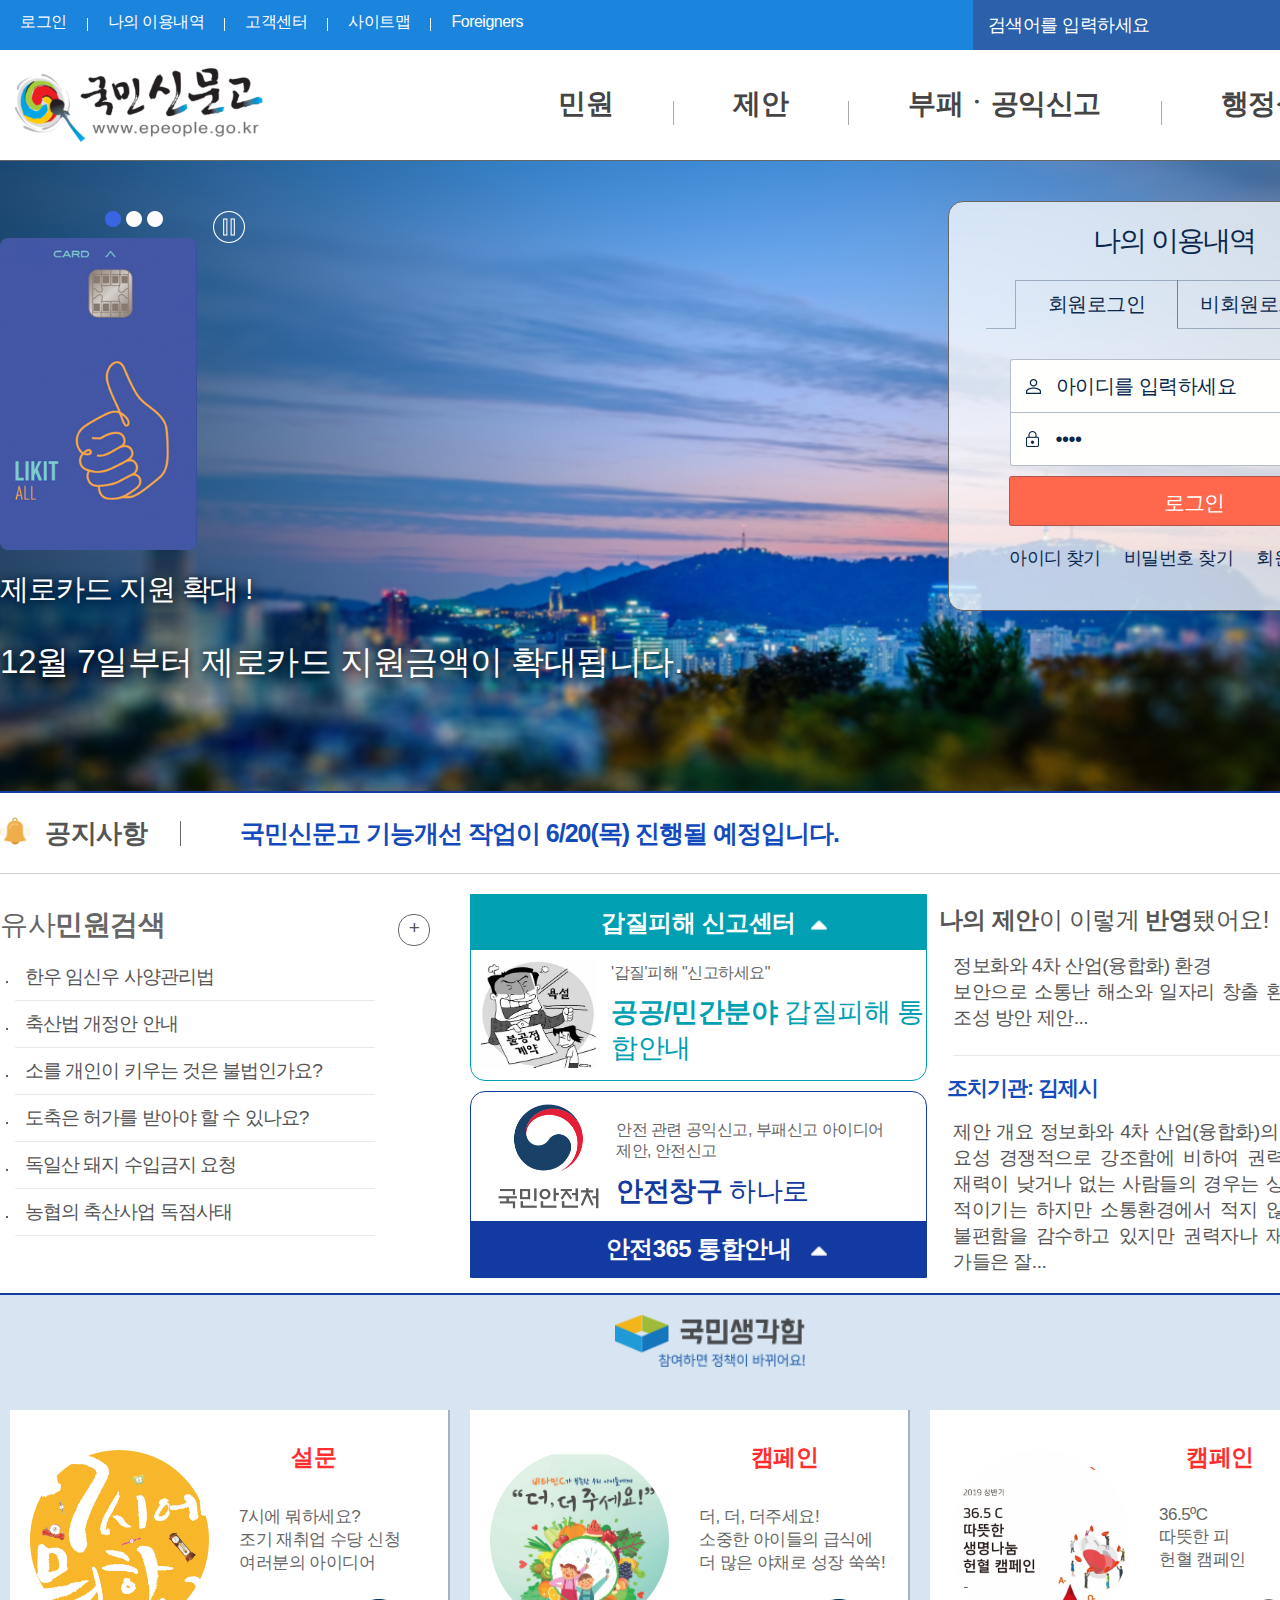
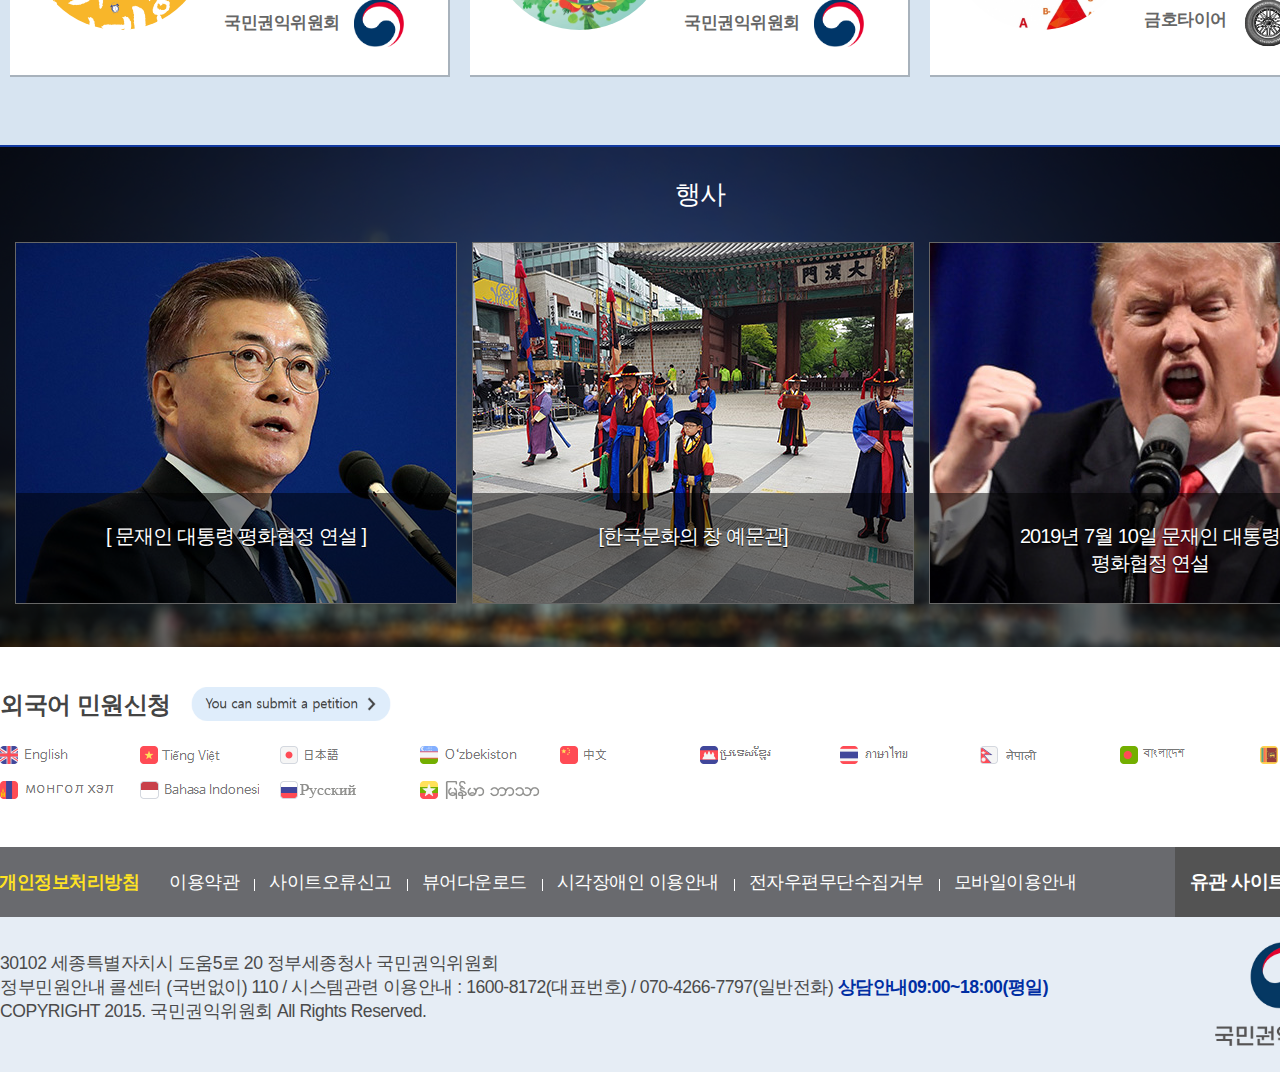
==== commit a10940ae: "update" ====
--- a/ver2/index.html
+++ b/ver2/index.html
@@ -177,7 +177,6 @@
 					<div class="mvBtn on"></div>
 					<div class="mvBtn"></div>
 					<div class="mvBtn"></div>
-					<div class="mvBtn"></div>
 					<div class="player">
 						<div class="pause"></div>
 						<div class="play"></div>
@@ -202,13 +201,6 @@
 				<div class="ssGrid3 cf">
 					<div class="slider_text">
 						<img src="images/main_banner3-1.png" alt="노인"/>
-						<h2>2019년, 살만한 세상</h2>
-						<p>문재인과 함께합니다.</p>
-					</div>
-				</div>
-				<div class="ssGrid4 cf">
-					<div class="slider_text">
-						<img src="images/main_banner4-1.png" alt="노인"/>
 						<h2>2019년, 살만한 세상</h2>
 						<p>문재인과 함께합니다.</p>
 					</div>
